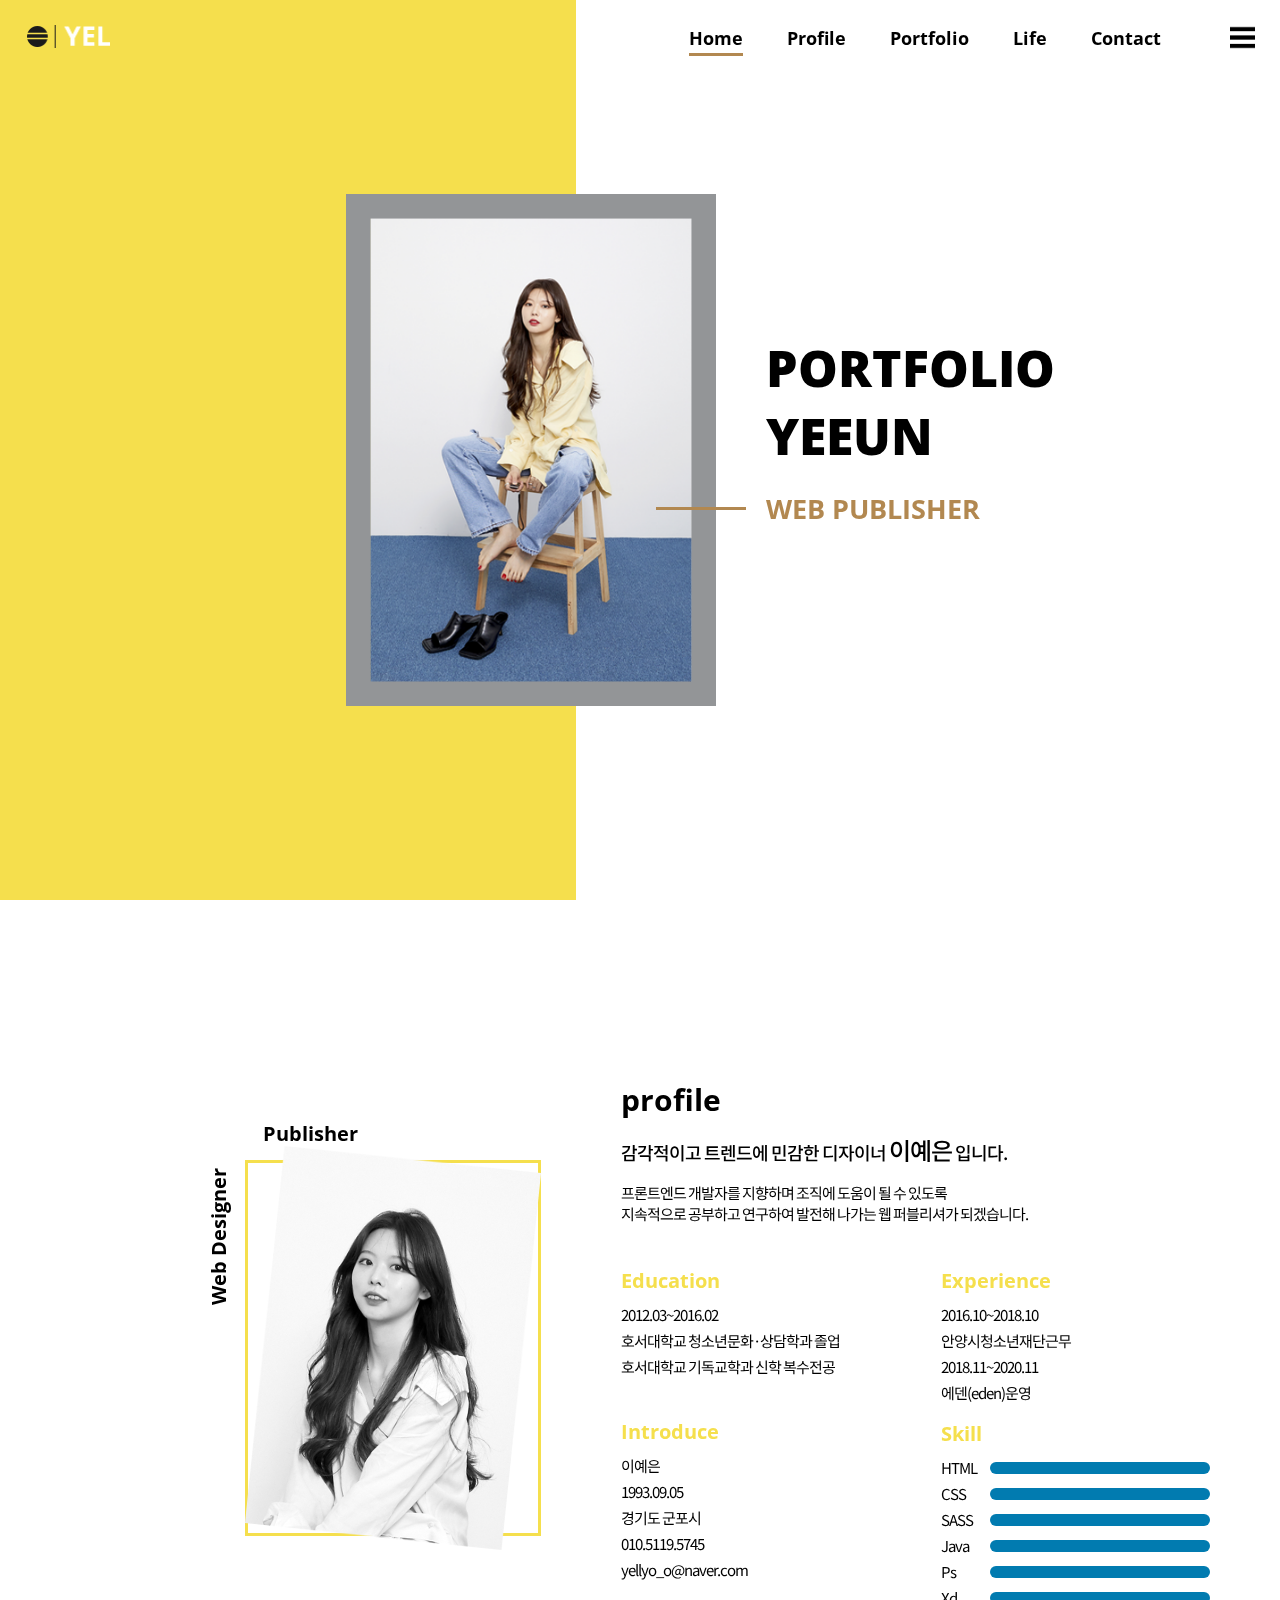
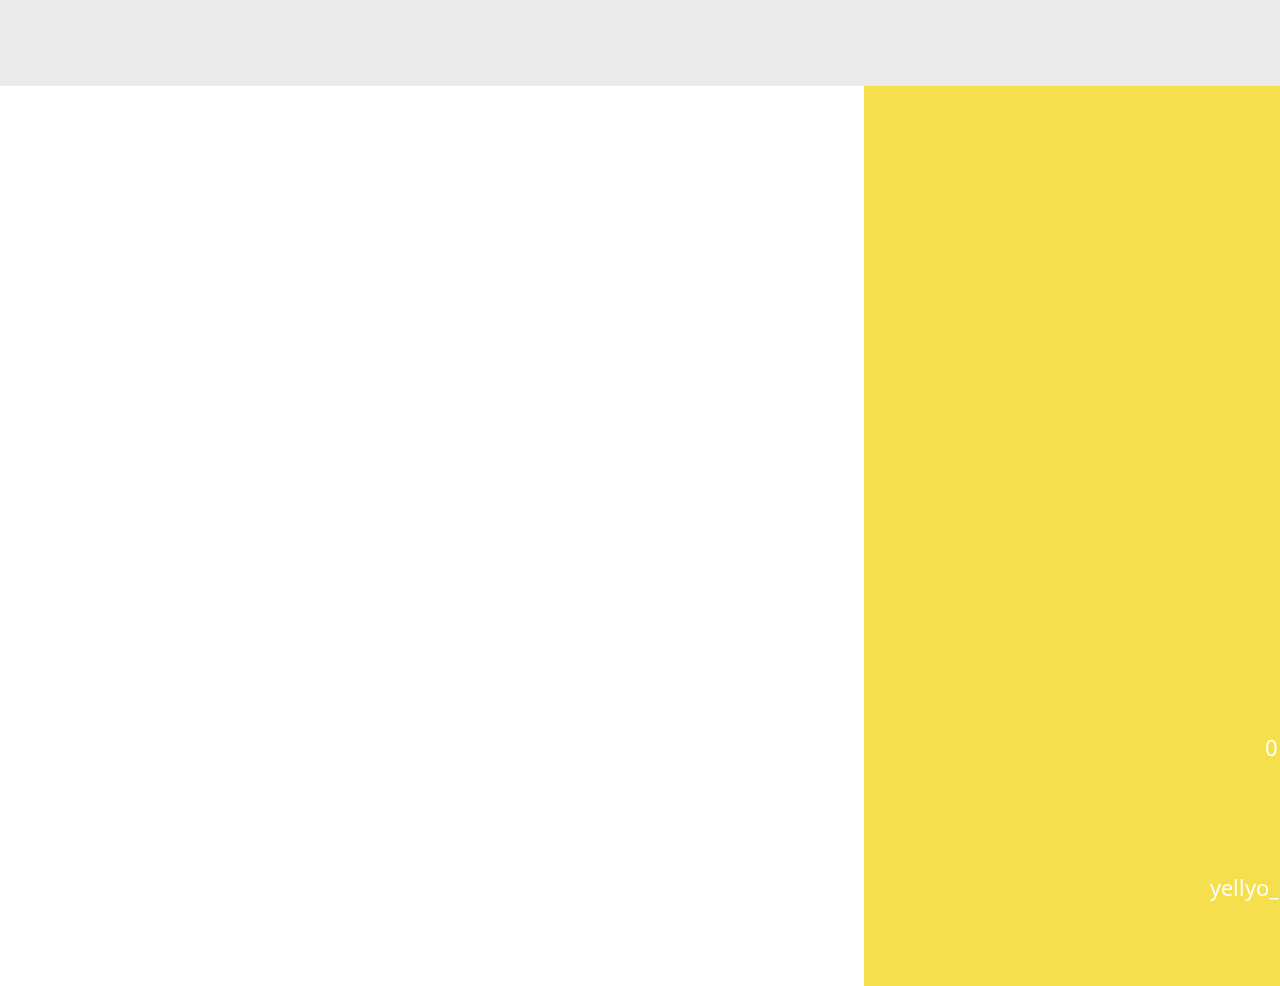
==== index.html @ df4a8dec "message" ====
<!DOCTYPE html>
<html>
<head>
<title>portfolio</title>
<meta charset="utf-8">
<meta name="viewport" content="width=device-width, initial-scale=1.0, maximum-scale=1">      
<link rel="stylesheet" href="css/swiper-bundle.min.css">      
<link rel="stylesheet" href="css/font-awesome.min.css"> 
<link rel="stylesheet" href="css/animate.min.css"> 
<link rel="stylesheet" href="css/font.css">         
<link rel="stylesheet" href="css/reset.css">     
<link rel="stylesheet" href="css/style.css">       
<script src="js/jquery-1.10.1.min.js"></script> 
<script src="js/swiper-bundle.min.js"></script> 
<script src="js/jquery.lettering.min.js"></script>
<script src="js/jquery.textillate.min.js"></script>
<script src="js/main.js"></script>
</head>
<body>
    
<div class="wrapper">

	<!--header-->
	<header id="header">
		<div class="top">
			<div class="top_inner clearfix">
				<div class="logo">
					<h1><a href=""><img src="images/logo.png" alt="logo"></a></h1>
				</div>
				<div class="menu">
					<nav id="gnb">
						<ul>
							<li><a href="">Home</a></li>
							<li><a href="">Profile</a></li>
							<li><a href="">Portfolio</a></li>
							<li><a href="">Life</a></li>
							<li><a href="">Contact</a></li>
						</ul>
					</nav>
				</div>
				<div class="tab"><a href=""><img src="images/tab.png" alt="tab"></a></div>
			</div>    
		</div>    
	</header>

	<nav id="m_gnb">
		<ul>
			<li><a href="">Home</a></li>
			<li><a href="">Profile</a></li>
			<li><a href="">Portfolio</a></li>
			<li><a href="">Life</a></li>
			<li><a href="">Contact</a></li>
		</ul>        
		<a class="close" href="">close</a> 
	</nav>

	<!--section-->
	<div class="contents">
		
		<!--main page-->
		<section id="main_page">
			<div class="background">bg</div>         
			<div class="main_table">
				<div class="main_inner">
					<div class="main_contents clearfix">
						<div class="photo">
							<img src="images/photo.png" alt="photo">
						</div>
						<div class="title">
							<div class="main_tit1">PORTFOLIO</div>
							<div class="main_tit2">YEEUN</div>
                            <div class="sub_tit">WEB PUBLISHER</div>
                        </div>    
					</div>
				</div>
			</div>
		</section>
		
		<!--page1-->
		<section id="page1">
			<div class="page1_table">
				<div class="page1_inner">
					<div class="page1_contents clearfix">
						<div class="photo">
							<img src="images/b_photo.png" alt="b_photo">
							<span class="name1">Web Designer</span>
							<span class="name2">Publisher</span>
						</div>
						<div class="title">
							<div class="profile">
								<h2>profile</h2>
								<div class="profile_text">감각적이고 트렌드에 민감한 디자이너 <span>이예은</span> 입니다.</div>
								<p>프론트엔드 개발자를 지향하며 조직에 도움이 될 수 있도록
								<br>지속적으로 공부하고 연구하여 발전해 나가는 웹 퍼블리셔가 되겠습니다.</p>
							</div>
							<div class="title_left">
								<div class="education">
									<h3>Education</h3>
									<span>2012.03~2016.02
									<br>호서대학교 청소년문화·상담학과 졸업
									<br>호서대학교 기독교학과 신학 복수전공
									</span>
								</div>
								<div class="introduce">
									<h3>Introduce</h3>
									<span>이예은
									<br>1993.09.05
									<br>경기도 군포시
									<br>010.5119.5745
									<br>yellyo_o@naver.com</span>
								</div>
							</div>    
							<div class="title_right">
								<div class="experience">
									<h3>Experience</h3>
									<span>2016.10~2018.10
									<br>안양시청소년재단근무
									<br>2018.11~2020.11
									<br>에덴(eden)운영</span>
								</div>
								<div class="skill">
									<h3>Skill</h3>
									<div class="skill_list">
										<ul>
											<li>
												<span>HTML</span>
												<div class="graph">
													<span class="value1">90%</span></div>
											</li>
											<li>
												<span>CSS</span>
												<div class="graph">
													<span class="value2">90%</span></div>
											</li>
											<li>
												<span>SASS</span>
												<div class="graph">
													<span class="value3">80%</span></div>
											</li>
											<li>
												<span>Java</span>
												<div class="graph">
													<span class="value4">70%</span></div>
											</li>
											<li>
												<span>Ps</span>
												<div class="graph">
													<span class="value5">90%</span></div>
											</li>
											<li>
												<span>Xd</span>
												<div class="graph">
													<span class="value6">90%</span></div>
											</li>
										</ul>
									</div>
								</div>
							</div>    
						</div>    
					</div>
				</div>
			</div>
		</section>
		
		
		
		<!--page2-->
		<section id="page2">
			<div class="page2_table">
				<div class="page2_inner">
					<div class="page2_contents clearfix">
						<div class="title">
							<h2>Web Publishing
							<br><span>portfolio</span></h2>
						</div>
						  <!--puplishing Swiper-->
						<div class="publishing-slider">
						  <div class="swiper-container">
							<div class="swiper-wrapper">
							  <div class="swiper-slide">
								  <div class="box 1">
									<div class="box_bg">
                                        <img src="images/pub2.png" alt="pub2">  
									</div>        
									<div class="box_tit">
										<span>Guo Interactive</span>
										<strong>구오 인터렉티브</strong>
									</div>
									<div class="box_over">
										<div class="box_bt">
											<a href="project/project1/index.html" target="pop">PUBLISHING</a>
										</div>
										<div class="box_desc">
											<ul class="left">
												<li>제작물</li>
												<li>프로그램</li>
												<li>제작일</li>
											</ul>
											<ul class="right">
												<li>PC / Mobile</li>
												<li>HTML / CSS / JQuery</li>
												<li>2020. 02</li>
											</ul>
										</div>
									</div>
								  </div>
							  </div>
							  <div class="swiper-slide">
								  <div class="box 2">
									<div class="box_bg">
                                        <img src="images/pub3.png" alt="pub3">  
									</div>       
									<div class="box_tit">
										<span>Jevisco</span>
										<strong>제비스코</strong>
									</div>
									<div class="box_over">
										<div class="box_bt">
											<a href="project/project2/useragent.html" target="pop">PUBLISHING</a>
										</div>
										<div class="box_desc">
											<ul class="left">
												<li>제작물</li>
												<li>프로그램</li>
												<li>제작일</li>
											</ul>
											<ul class="right">
												<li>PC / Mobile</li>
												<li>HTML / CSS / JQuery</li>
												<li>2020. 01</li>
											</ul>
										</div>
									</div>
								  </div>                                  
							  </div>
							  <div class="swiper-slide">
								  <div class="box 3">
									<div class="box_bg">
                                        <img src="images/pub4.jpg" alt="pub4">  
									</div>   
									<div class="box_tit">
										<span>Okitchen</span>
										<strong>오키친</strong>
									</div>
									<div class="box_over">
										<div class="box_bt">
											<a href="project/project3/useragent.html" target="pop">PUBLISHING</a>
										</div>
										<div class="box_desc">
											<ul class="left">
												<li>제작물</li>
												<li>프로그램</li>
												<li>제작일</li>
											</ul>
											<ul class="right">
												<li>PC / Mobile</li>
												<li>HTML / CSS / JQuery</li>
												<li>2020. 12</li>
                                            </ul>
										</div>
									</div>
								  </div>                                  
							  </div>
							  <div class="swiper-slide">
								  <div class="box 4">
									<div class="box_bg">
										 <img src="images/pub1.png" alt="pub1">  
									</div>
									<div class="box_tit">
										<span>Print bakery</span>
										<strong>프린트베이커리</strong>
									</div>
									<div class="box_over">
										<div class="box_bt">
											<a href="project/project4/index.html" target="pop">PUBLISHING</a>
										</div>
										<div class="box_desc">
											<ul class="left">
												<li>제작물</li>
												<li>프로그램</li>
												<li>제작일</li>
											</ul>
											<ul class="right">
												<li>RESPONSIVE Web Site</li>
												<li>HTML / CSS / JQuery</li>
												<li>2020. 03</li>
											</ul>
										</div>
									</div>
								  </div>                                  
							  </div>
							</div>
						  </div>                           
							<!-- Add Arrows -->
							<div class="swiper-button-next"></div>
							<div class="swiper-button-prev"></div>
						</div>    
					</div>
				</div>
			</div>
		</section>
		
		<!--page3-->
		<section id="page3">
			<div class="page3_table">               
				<div class="page3_inner">
					<div class="page3_contents clearfix">                        
						<div class="design-list">
							<ul>
								<li>  
								  <div class="box 1">
									<div class="box_bg">
										<img src="images/des3.png" alt="des3">  
									</div>
									<div class="box_tit">
										<span>Okitchen</span>
										<strong>오키친</strong>
									</div>
									<div class="box_over">
										<div class="box_bt">
											<a href="design/guide2.pdf">DESIGN GUIDE</a>
										</div>
										<div class="box_desc">
											<ul class="left">
												<li>제작물</li>
												<li>프로그램</li>
												<li>제작일</li>
											</ul>
											<ul class="right">
												<li>Main Page</li>
												<li>Ps / Xd</li>
												<li>2020. 03</li>
											</ul>
										</div>
									</div>
								  </div>
								</li>   
								<li>
								  <div class="box 2">
									<div class="box_bg">
										<img src="images/pub2.png" alt="pub2">  
									</div>        
									<div class="box_tit">
										<span>Guo Interactive</span>
										<strong>구오 인터렉티브</strong>
									</div>
									<div class="box_over">
										<div class="box_bt">
											<a href="design/guide1.pdf" target="pop">DESIGN GUIDE</a>
										</div>
										<div class="box_desc">
											<ul class="left">
												<li>제작물</li>
												<li>프로그램</li>
												<li>제작일</li>
											</ul>
											<ul class="right">
												<li>Main Page</li>
												<li>Ps / Xd</li>
												<li>2020. 02</li>
											</ul>
										</div>
									</div>
								  </div> 
								</li>
								<li>
								  <div class="box 3">
									<div class="box_bg">
										<img src="images/pub3.png" alt="pub3">  
									</div>       
									<div class="box_tit">
										<span>Jevisco</span>
										<strong>제비스코</strong>
									</div>
									<div class="box_over">
										<div class="box_bt">
											<a href="design/guide3.pdf" target="pop">DESIGN GUIDE</a>
										</div>
										<div class="box_desc">
											<ul class="left">
												<li>제작물</li>
												<li>프로그램</li>
												<li>제작일</li>
											</ul>
											<ul class="right">
												<li>Main Page</li>
												<li>Ps / Xd</li>
												<li>2020. 12</li>
											</ul>
										</div>
									</div>
								  </div> 
								</li>
							</ul>    
						</div>   
						<div class="title">
							<h2>Web Design
							<br><span>portfolio</span></h2>
						</div>                        
					</div>
				</div>
			</div>
		</section>    

		<!--page4-->
		<section id="page4">
			<div class="page4_table">
				<div class="page4_inner">
					<div class="page4_contents clearfix">
						
						<!--story1-->
						<div class="story1 clearfix">
							<div class="title">
								<h2>My Story</h2>
							</div> 
							<div class="photo">
								<img src="images/photo1.jpg" alt="photo1">
							</div>
							<div class="decs">
								<strong>독서는
								<br>공감능력을 낳는다</strong>
								<span>독서하는 습관</span>
								<p>독서는 타인의 마음을 더 깊숙히 이해하게 합니다.
								<br>타인의 관점에서 삶을 바라볼 수 있는 안목이 생기고,
								<br>타인과의 소통, 대인관계 능력 향상에도 도움이 됩니다.
								<br>웹퍼블리셔는 사용자의 관점을 잘 이해해야 합니다.
								<br>독서습관을 통해 사용자의 환경과 마음을 잘 이해하고
								<br>편리함을 전달 할 수 있는 역량을 높힐 수 있었습니다.</p>
							</div>
						</div>
						
						
						<!--story2-->
						<div class="story2">
							<div class="decs">
								<strong>일상을 디자인하는
								<br>즐거움</strong>
								<span>사진을 찍고, 조화로운 배치로 기록</span>
								<p>평범한 일상을 아름다운 사진으로 기록하면
								<br>보다 더 특별한 하루가 됩니다. 
								<br>여행을 떠나 멋진 경치를 기록해 놓으면 더 생생한
								<br>추억으로 남길 수 있습니다.
								<br>저의 하루하루 시선을 담은 사진을 모아 SNS에
								<br>컬러 조합을 고민하여 업데이트 합니다.    
								<br>디자인은 저에게 특별함 보다는 일상 입니다.
								<br>매순간 스며 들어 있는 디자인에 대한 고민은 저에게
								<br>즐거움이며 삶의 원동력 입니다.</p>                            
							</div>
							
							<!--story slide-->
							<div class="story-slider">
								<div class="swiper-container">
									<div class="swiper-wrapper">
									  <div class="swiper-slide">
										  <img src="images/pho1-1.jpg" alt="pho1">
									  </div>
									  <div class="swiper-slide">
										  <img src="images/pho2.jpg" alt="pho2">
									  </div>
									  <div class="swiper-slide">
										  <img src="images/pho3.jpg" alt="pho3">  
									  </div>
									  <div class="swiper-slide">
										  <img src="images/pho4.jpg" alt="pho4"> 
									  </div>
									  <div class="swiper-slide">
										  <img src="images/pho5.jpg" alt="pho5"> 
									  </div>
									  <div class="swiper-slide">
										  <img src="images/pho6.jpg" alt="pho6"> 
									  </div>
									  <div class="swiper-slide">
										  <img src="images/pho7.jpg" alt="pho7"> 
									  </div>
									  <div class="swiper-slide">
										  <img src="images/pho8.jpg" alt="pho8"> 
									  </div>
									  <div class="swiper-slide">
										  <img src="images/pho9.jpg" alt="pho9"> 
									  </div>
									</div>
								</div>
								<!-- Add Arrows -->        
								<div class="swiper-button-next"></div>
								<div class="swiper-button-prev"></div>
							</div>    
						</div>
						
						
						<!--story3-->
						<div class="story3 clearfix">
							<div class="phone1">
								<img src="images/phone1.png" alr="phone1">
							</div>
							<div class="phone2">
								
								<!--phone2 slider-->
								<div class="phone2-slider">
									  <div class="swiper-container">
										<div class="swiper-wrapper">
										  <div class="swiper-slide">
												  <img src="images/tran1.jpg" alt="tran1">
										  </div>
										  <div class="swiper-slide">
												  <img src="images/tran2.jpg" alt="tran2">  
										  </div>                                 
										  <div class="swiper-slide">
												  <img src="images/tran3.jpg" alt="tran3">   
										  </div>
										  <div class="swiper-slide">
												  <img src="images/tran4.jpg" alt="tran4">       
										  </div>                       
										</div>    
									 </div>      
								</div>
							</div>
							<div class="decs">
								<strong>트렌드 쫓기</strong>
								<span>빠른 변화에 발 맞추기</span>
								<p>어렸을 때 부터, 저를 꾸미고, 
								<br>최신 유행하는 것을 찾는것에 적극적입니다. 
								<br>매 년 변화하는 패션 트렌드나 팬톤 컬러에 대해
								<br>미리 찾아보고 브랜드 인테리어 업체나
								<br>쇼핑몰을 둘러보기도 합니다.
								<br>빠르게 변화하는 현대사회에 발 맞추는 것은
								<br>디자이너로서 갖춰야할 중요한 자세라고
								<br>생각합니다.</p> 
							</div>
						</div>    
					</div>    
				</div>    
			</div>
		</section>
		
		
		<!--page5-->
		<section id="page5">
			<div class="background">bg</div>                 
			<div class="page5_table">
				<div class="page5_inner">
					<div class="page5_contents clearfix">
						<div class="title">
							<strong>Thank you</strong>
							<a href="project/leeyeeun_portfolio.pdf" target="pop"><span>Portfolio Download</span></a>
						</div>  
						<div class="contact">
							<div class="phone">
								<strong>PHONE</strong>
								<span>010.5119.5745</span>
							</div>
							<div class="email">
								<strong>EMAIL</strong>
								<span>yellyo_o@naver.com</span>
							</div>                            
						</div>
					</div>
				</div>
			</div>
		</section>    
		
	</div>    
</div>       
</body>
</html>
---- css/font.css ----
@charset "utf-8";

@import url(http://fonts.googleapis.com/css?family=Open+Sans:500,400,300,300italic,400italic,600,600italic,700,700italic,800,800italic);
@import url(http://fonts.googleapis.com/earlyaccess/notosanskr.css);
@import url('https://fonts.googleapis.com/css2?family=Noto+Sans+KR:wght@100;300;400;500;700;900&display=swap');
---- css/style.css ----
/*header*/
#header {
    width: 100%;
}
#header .top {  
    padding: 25px;
    position: fixed;
    left: 0;
    top: 0;
    width: 100%;
    height: 90px;
    text-align: center;
    background-color: transparent;
    z-index: 100;
    box-sizing: border-box;
}
#header .top_inner {
    position: relative;
    margin: 0 auto;
    max-width: 1440px;
}
#header .top .logo {
    position: absolute;
    left: 0;
    top: 0;
}
#header .top .logo img {
    width: 85px;
}
#header .top .tab {
    position: absolute;
    right: 0;
    top: 0;
} 
#header .top .tab img {
    width: 25px;
}
#header .top .menu {
    position: absolute;
    right: 6%;
    font-family: 'Open Sans', sans-serif;
}
/*gnb*/
#gnb li {
    display: inline-block;
    padding: 0 20px;
    line-height: 26px;
}
#gnb li a {
    position: relative;    
    font-size: 18px;
    font-weight: 700;
}
#gnb li:hover a::before,
#gnb li.on a::before {
    content: "";
    position: absolute;
    left: 0;
    top: 27px;
    width: 100%;
    height: 3px;
    background-color: #b28850;
}

/*m_gnb*/ 
#m_gnb {
    position: fixed;
    opacity: 0;
    top: 0;
    left: 0;
    padding: 200px 700px;
    text-align: center;
    width: 100%;
    height: 100vh;
    background-color: #000;
    transition: opacity 0.4s;
    box-sizing: border-box;
}
#m_gnb.show {
    opacity: 0.9;
    z-index: 1000;
}
#m_gnb > ul > li {
    border-bottom: 1px solid #fff;
}
#m_gnb > ul > li > a {
    display: block;
    padding: 18px 0;
    font-family: 'Open Sans', sans-serif;    
    font-size: 18px;
    font-weight: 700;
    color: #fff;
}
#m_gnb > ul > li:hover > a {
    color: #999;
}
#m_gnb .close {
	position: absolute;
	right: 20px;
	top: 20px;
	width: 23px;
	overflow: hidden;
    z-index: 1000;
	text-indent: -9999px;
	background: url(../images/ico_tab_close.png) no-repeat 0 0;
	background-size: cover;
}
body.fixed {
    overflow: hidden;
}

/*contents*/
/*main_page*/
#main_page {
    position: relative;
    width: 100%;
    min-width: 1440px;
}
#main_page .background {
    position: absolute;
    left: 0;
    top: 0;
    width: 40%;
    height: 100vh;
    overflow: hidden;
    text-indent: -9999px;
    background-color: #f5df4d;    
}
#main_page .main_table {
    display: table;
    width: 100%;
    height: 100vh;
}
#main_page .main_inner {
    display: table-cell;
    vertical-align: middle;
}
#main_page .main_contents {
    position: relative;
    margin: 0 auto;
    max-width: 1440px;    
}
#main_page .main_contents .photo {
    margin-left: 24%;
    float: left;
    transform: translateY(60px);
    opacity: 0;
    transition: opacity 1s, transform 1s;    
}
#main_page .main_contents .photo img {
    width: 370px;
}
#main_page.active .main_contents .photo {
    opacity: 1;
    transform: translateY(0);
}
#main_page .main_contents .title {
    margin-top: 140px;
    margin-left: 50px;
    float: left;
    font-family: 'Open Sans', sans-serif;    
}
#main_page .main_contents .main_tit1 {
    font-size: 50px;
    font-weight: 800;
}
#main_page .main_contents .main_tit2 {
    font-size: 50px;
    font-weight: 800;
}

#main_page .main_contents .sub_tit {
    position: relative;
    display: block;
    margin-top: 20px;
    font-size: 27px;
    font-weight: 700;  
    color: #b28850;   
    transform: translateY(50px);
    opacity: 0;
    transition: opacity 1s, transform 1s; 
    transition-delay: 3s;
}
#main_page.active .main_contents .sub_tit {
    opacity: 1;
    transform: translateY(0);    
}
#main_page .main_contents .sub_tit::after {
    content: "";
    display: block;
    position: absolute;
    left: -110px;
    top: 17px;
    width: 90px;
    height: 3px;
    background-color: #b28850;  
}


/*page1*/
#page1 {
    min-width: 1440px;    
    height: 100vh;
}
#page1 .page1_table {
    display: table;
    width: 100%;
    height: 100vh;
}
#page1 .page1_inner {
    display: table-cell;
    vertical-align: middle;
}
#page1 .page1_contents {
    margin: 0 auto;
    max-width: 1440px;
}
#page1 .page1_contents .photo {
    margin-top: 120px;
    margin-left: 17%;    
    position: relative;
    float: left;
    width: 290px;
    height: 370px;
    z-index: 10;
    border: 3px solid #f5df4d;    
}
#page1 .page1_contents .photo img {
    position: absolute;
    left: 0;
    top: -15px;
    width: 290px;
    z-index: 11;    
    transform: rotate(1deg);
	transform-style: preserve-3d;
	transition: transform 0.3s linear;        
}
#page1 .page1_contents .photo span.name1 {
    position: absolute;
    left: -98px;
    top: 60px;
    font-family: 'Open Sans', sans-serif;  
    font-size: 20px;   
    font-weight: 700;
    transform: rotate(270deg);
}
#page1 .page1_contents .photo span.name2 {
    position: absolute;
    left: 15px;
    top: -43px;
    font-family: 'Open Sans', sans-serif;  
    font-size: 20px;   
    font-weight: 700;
}
#page1 .page1_contents .title {
    margin-top: 40px;
    margin-left: 80px;
    float: left;  
}
#page1 .page1_contents .title .profile {
    font-family: 'Noto Sans KR', sans-serif;     
    width: 600px;
}
#page1 .page1_contents .title h3,
#page1 .page1_contents .title h2 {
    font-family: 'Open Sans', sans-serif;     
}
#page1 .page1_contents .title strong,
#page1 .page1_contents .title span,
#page1 .page1_contents .title p {
    font-family: 'Noto Sans KR', sans-serif;     
}
#page1 .page1_contents .title .skill {
    font-family: 'Open Sans', sans-serif;     
}
#page1 .page1_contents .title .profile h2 {
    line-height: 40px;
    font-size: 30px;
}
#page1 .page1_contents .title .profile .profile_text {
    display: block;
    line-height: 60px;
    letter-spacing: -1px;
    font-weight: 500;
    font-size: 18px;    
}
#page1 .page1_contents .title .profile .profile_text span {
    font-size: 24px;    
}
#page1 .page1_contents .title .profile p {
    margin-bottom: 35px;    
    letter-spacing: -1px;    
    font-size: 15px;      
}
#page1 .page1_contents .title h3 {
    display: block;
    line-height: 43px;
    font-size: 20px;
    color: #f5df4d;  
}
#page1 .page1_contents .title .title_left{
    margin-right: 60px;
    float: left;
}
#page1 .page1_contents .title .title_left span {
    display: block;
    line-height: 26px;
    letter-spacing: -1px; 
    font-size: 15px;
}
#page1 .page1_contents .title .title_right span {
    display: block;
    line-height: 26px;
    letter-spacing: -1px;
    font-size: 15px;
}
#page1 .page1_contents .title .title_left .education {
    width: 260px;
    height: 140px;
}
#page1 .page1_contents .title .title_left .introduce {
    margin-top: 11px;
    width: 260px;
    height: 250px;
}
#page1 .page1_contents .title .title_right .skill {
    margin-top: 6px;    
}
#page1 .page1_contents .title .title_right .skill_list li span {
    display: inline-block;
    width: 45px;    
}
#page1 .page1_contents .title .title_right .skill_list .graph {
    display: inline-block;
    width: 220px;
    height: 12px;
    background-color: #017bb0;
    border-radius: 50px;
}
#page1 .page1_contents .title .title_right .skill_list .graph span.value1,
#page1 .page1_contents .title .title_right .skill_list .graph span.value2,
#page1 .page1_contents .title .title_right .skill_list .graph span.value6,
#page1 .page1_contents .title .title_right .skill_list .graph span.value5
{
    display: block;
    width: 90%;    
    height: 12px;
    line-height: 12px;
    text-indent: -9999px;
    background-color: #f5df4d;
    border-radius: 50px;
    box-sizing: border-box;
    opacity: 0;
    transition: opacity 0.4s;
    
}
#page1.active .page1_contents .title .title_right .skill_list .graph span.value1,
#page1.active .page1_contents .title .title_right .skill_list .graph span.value2,
#page1.active .page1_contents .title .title_right .skill_list .graph span.value6,
#page1.active .page1_contents .title .title_right .skill_list .graph span.value5
{
    opacity: 1;
    animation: graph1 4s 1; 
}
#page1 .page1_contents .title .title_right .skill_list .graph span.value3 {
    display: block;
    width: 80%;    
    height: 12px;
    line-height: 12px;
    text-indent: -9999px;
    background-color: #f5df4d;
    border-radius: 50px;
    box-sizing: border-box;
    opacity: 0;    
    transition: opacity 0.4s;    
}
#page1.active .page1_contents .title .title_right .skill_list .graph span.value3 {
    opacity: 1;
    animation: graph2 4s 1; 
}
#page1 .page1_contents .title .title_right .skill_list .graph span.value4 {
    display: block;
    width: 70%;    
    height: 12px;
    line-height: 12px;
    text-indent: -9999px;
    background-color: #f5df4d;
    border-radius: 50px;
    box-sizing: border-box;
    opacity: 0;       
    transition: opacity 0.4s;    
}
#page1.active .page1_contents .title .title_right .skill_list .graph span.value4{
    opacity: 1;
    animation: graph3 4s 1; 
}
@keyframes graph1 {
    0% {
        width: 0;
    }
    100% {
        width: 90%;
    }
}
@keyframes graph2 {
    0% {
        width: 0;
    }
    100% {
        width: 80%;
    }
}
@keyframes graph3 {
    0% {
        width: 0;
    }
    100% {
        width: 70%;
    }
}


/*page2*/
#page2 {
    min-width: 1440px;    
    height: 100vh;
    background-color: #eaeaea;
    overflow: hidden;
}
#page2 .page2_table {
    display: table;
    width: 100%;
    height: 100vh;
}
#page2 .page2_inner {
    display: table-cell;
    vertical-align: middle;
}
#page2 .page2_contents {
    position: relative;
    margin: 0 auto;
    max-width: 1440px;
}
#page2 .page2_contents .title {
    margin-top: 100px;
    padding-left: 60px;
    position: relative;
    float: left;    
    width: calc(25% - 60px);
    font-family: 'Open Sans', sans-serif; 
    font-size: 18px;
    transform: translateY(50px);
    opacity: 0;
    transition: opacity 0.6s, transform 0.6s;
}
#page2.active .page2_contents .title {
    opacity: 1;
    transform: translateY(0);
}
#page2 .page2_contents .title span {
    margin-left: 90px;
}
#page2 .page2_contents .title::before{
    content: "";
    position: absolute;
    left: calc(25% - 30px);
    top: -15px;
    width: 100px;
    height: 4px;
    background-color: #f5df4d;
}
/*publishing slide*/
#page2 .publishing-slider {
    transform: translateX(100%);
    transition: transform 1.3s;
    transition-delay: 0.4s;
}
#page2.active .publishing-slider {
    transform: translateX(0);
}
.publishing-slider .swiper-container{
      width: 75%;
      height: 100%;
}
.publishing-slider .swiper-slide {
      height: 600px;
}
.publishing-slider .swiper-slide .box .box_bg {
    position: absolute;
    left: 0;
    top: 0;
    width: 100%;
    height: 100%;
}
.publishing-slider .swiper-slide .box .box_bg img {
    width: 100%;
    height: 100%;
}
.publishing-slider .swiper-slide .box .box_tit {
    position: absolute;
    left: 25px;
    top: 46%;
    z-index: 100;
}
.publishing-slider .swiper-slide .box .box_tit span {
    display: inline-block;
    padding: 0 8px;
    font-family: 'Open Sans', sans-serif; 
    background-color: #939597;
    color: #fff;
}
.publishing-slider .swiper-slide .box .box_tit strong {
    display: block;
    font-family: 'Noto Sans KR', sans-serif;    
    font-size: 24px;
    color: #fff;    
}

.publishing-slider .swiper-slide .box .box_over {
    position: absolute;
    left: 0;
    top: 0;
    width: 100%;
    height: 100%;
    background-color: #f5df4d;
    opacity: 0;
    transition: opacity 0.4s;
}
.publishing-slider .swiper-slide .box:hover .box_over {
    opacity: 0.9;
}
.publishing-slider .swiper-slide .box:hover .box_tit span {
    background-color: #1b1b1b;
    color: #f5df4d;
}
.publishing-slider .swiper-slide .box:hover .box_tit strong {
    color: #1b1b1b;    
}
.publishing-slider .swiper-slide .box .box_over .box_bt {
    position: absolute;
    bottom: 170px;    
    width: 100%;
    text-align: center;
}
.publishing-slider .swiper-slide .box .box_over .box_bt a {
    display: inline-block;
    width: 180px;
    line-height: 35px;
    font-family: 'Open Sans', sans-serif; 
    font-size: 14px;
    font-weight: 600;
    background-color: rgba(255,255,255,0.9);
    border-radius: 50px;
    color: #888;
}
.publishing-slider .swiper-slide .box .box_over .box_bt a:hover {
    box-shadow: 3px 3px 20px rgba(0,0,0,0.2);
    color: #000;
}
.publishing-slider .swiper-slide .box .box_over .box_desc {
    position: absolute;
    left: 54px;
    bottom: 50px;    
}
.publishing-slider .swiper-slide .box .box_over .box_desc .left {
    display: inline-block;
    width: 100px;
    line-height: 30px;
    font-family: 'Noto Sans KR', sans-serif;      
    font-size: 14px;
    font-weight: 500;    
}
.publishing-slider .swiper-slide .box .box_over .box_desc .right {
    display: inline-block;
    width: 200px;
    line-height: 30px;
    font-family: 'Open Sans', sans-serif;     
    font-size: 14px;    
    font-weight: 500;
}

.publishing-slider .swiper-button-prev {
    left: 20%;
    top: 485px;
    width: 50px;
    height: 50px;    
    background-color: #fff;    
}
.publishing-slider .swiper-button-prev::after {
    text-align: center;
    font-size: 18px;
    color: #8d8d8d;
}
.publishing-slider .swiper-button-next {
    left: 20%;
    top: 560px;
    width: 50px;
    height: 50px;    
    background-color: #fff;        
}
.publishing-slider .swiper-button-next::after {
    text-align: center;
    font-size: 18px;
    color: #8d8d8d;
}


/*page3*/
#page3 {
    min-width: 1440px;    
    height: 100vh;
    background-color: #eaeaea;
    border-top: 1px solid #fff;
    border-bottom: 1px solid #fff;    
    box-sizing: border-box;
    overflow: hidden;
}
#page3 .page3_table {
    display: table;
    width: 100%;
    height: 100vh;
}
#page3 .page3_inner {
    display: table-cell;
    vertical-align: middle;
}
#page3 .page3_contents {
    margin: 0 auto;
    max-width: 1440px;
}
#page3 .page3_contents .design-list {
      float: left;
      width: 75%;
      height: 600px;
    transform: translateX(-120%);
    transition: transform 1.3s;
    transition-delay: 0.4s;
}
#page3.active .page3_contents .design-list {
    transform: translateX(0);
}
#page3 .page3_contents .design-list > ul > li {
      float: left;
      width: 33%;
      height: 100%;
}
#page3 .page3_contents .design-list .box {
      position: relative;
      width: 100%;
      height: 600px;
}
#page3 .page3_contents .design-list .box .box_bg {
    position: absolute;
    z-index: 10;
    width: 100%;
    height: 100%;
}
#page3 .page3_contents .design-list .box .box_bg img {
    width: 100%;
    height: 100%;
}
#page3 .page3_contents .design-list .box .box_tit {
    position: absolute;
    left: 25px;
    top: 46%;
    z-index: 102;
}
#page3 .page3_contents .design-list .box .box_tit span {
    display: inline-block;
    padding: 0 8px;
    font-family: 'Open Sans', sans-serif; 
    background-color: #939597;
    color: #fff;
}
#page3 .page3_contents .design-list .box .box_tit strong {
    display: block;
    font-family: 'Noto Sans KR', sans-serif;    
    font-size: 24px;
    color: #fff;    
}
#page3 .page3_contents .design-list .box .box_over {
    position: absolute;
    left: 0;
    top: 0;
    width: 100%;
    height: 100%;
    background-color: #f5df4d;
    opacity: 0;
    transition: opacity 0.4s;
    z-index: 101;
}
#page3 .page3_contents .design-list .box:hover .box_over {
    opacity: 0.9;
}
#page3 .page3_contents .design-list .box:hover .box_tit span {
    background-color: #1b1b1b;
    color: #f5df4d;
}
#page3 .page3_contents .design-list .box:hover .box_tit strong {
    color: #1b1b1b;    
}
#page3 .page3_contents .design-list .box .box_over .box_bt {
    position: absolute;
    bottom: 170px;    
    width: 100%;
    text-align: center;
}
#page3 .page3_contents .design-list .box .box_over .box_bt a {
    margin: 0 5px;
    display: inline-block;
    width: 190px;
    line-height: 35px;
    font-family: 'Open Sans', sans-serif; 
    font-size: 14px;
    font-weight: 600;
    background-color: rgba(255,255,255,0.9);
    border-radius: 50px;
    color: #888;
}
#page3 .page3_contents .design-list .box .box_over .box_bt a:hover {
    box-shadow: 3px 3px 20px rgba(0,0,0,0.2);
    color: #000;
}
#page3 .page3_contents .design-list .box .box_over .box_desc {
    position: absolute;
    left: 80px;
    bottom: 50px;    
}
#page3 .page3_contents .design-list .box .box_over .box_desc .left {
    display: inline-block;
    width: 120px;
    line-height: 30px;
    font-family: 'Noto Sans KR', sans-serif;      
    font-size: 14px;
    font-weight: 500;    
}
#page3 .page3_contents .design-list .box .box_over .box_desc .right {
    display: inline-block;
    width: 100px;
    line-height: 30px;
    font-family: 'Open Sans', sans-serif;     
    font-size: 14px;    
    font-weight: 500;
}
#page3 .page3_contents .title {    
    position: relative;
    margin-top: 100px;       
    float: left;
    width: 25%;
    font-family: 'Open Sans', sans-serif; 
    font-size: 18px;    
    transform: translateY(50px);
    opacity: 0;
    transition: opacity 0.6s, transform 0.6s;
}
#page3.active .page3_contents .title {
    opacity: 1;
    transform: translateY(0);
}
#page3 .page3_contents .title h2 {
    padding: 0 70px;
}
#page3 .page3_contents .title span {
    margin-left: 90px;
}
#page3 .page3_contents .title::before{
    content: "";
    position: absolute;
    left: calc(25% - 30px);
    top: -15px;
    width: 100px;
    height: 4px;
    background-color: #f5df4d;
}


/*page4*/
#page4 {
    min-width: 1440px;    
    background-color: #eaeaea;
}
#page4 .page4_table {
    display: table;
    width: 100%;
    padding: 350px 0;
}
#page4 .page4_inner {
    display: table-cell;
    vertical-align: middle;
}
#page4 .page4_contents {
    margin: 0 auto;
    max-width: 1440px;
}
#page4 .page4_contents .story1 {
    width: 100%;
}
#page4 .page4_contents .story1 .title {
    margin-left: 30px;
    position: relative;
    float: left;
    width: calc(30% - 30px);
    text-align: center;    
    font-family: 'Open Sans', sans-serif; 
    font-size: 29px;
    transform: translateY(60px);
    opacity: 0;
    transition: opacity 0.7s, transform 0.7s;
}
#page4.active .page4_contents .title {
    opacity: 1;
    transform: translateY(0);
}
#page4 .page4_contents .story1 .title::before{
    content: "";
    position: absolute;
    left: 27%;
    top: -15px;
    width: 100px;
    height: 4px;
    background-color: #f5df4d;
}
#page4 .page4_contents .story1 .photo {
    float: left;
    width: 40%;
    transform: translateY(80px);
    opacity: 0;
    transition: opacity 0.7s, transform 0.7s;
    transition-delay: 0.4s;
}
#page4.active .page4_contents .story1 .photo {
    opacity: 1;
    transform: translateY(0);
    animation: arrUpDown 2.5s infinite;
}
#page4 .page4_contents .story1 .photo img{
    width: 95%;
}

@keyframes arrUpDown {
    0%{
        transform: translateY(0);
    }
    50%{
        transform: translateY(30px);
    }
    100%{
        transform: translateY(0);
    }
}

#page4 .page4_contents .story1 .decs {
    margin-left: 50px;
    margin-top: 240px;
    float: right;
    width: calc(30% - 50px);
    font-family: 'Noto Sans KR', sans-serif;
    opacity: 0;
    transform: translateY(80px);    
    transition: opacity 0.7s, transform 0.7s;
    transition-delay: 0.8s;
}
#page4.active .page4_contents .story1 .decs {
    opacity: 1;
    transform: translateY(0);
}
#page4 .page4_contents .story1 .decs strong {  
    position: relative;
    font-size: 26px;
    font-weight: 600;    
}
#page4 .page4_contents .story1 .decs strong::after{
    content: "";
    position: absolute;
    left: 0;
    top: -20px;
    width: 46px;
    height: 4px;
    background-color: #f5df4d;    
}
#page4 .page4_contents .story1 .decs span {
    margin: 18px 0;
    display: block;
    font-size: 17px;
    font-weight: 500;
}
#page4 .page4_contents .story1 .decs p {
    display: block;
    line-height: 27px;
    font-size: 15px;
    font-weight: 400;
    color: #444;
}
/*story slider*/
#page4 .page4_contents .story2 {
      margin-top: 300px;
      width: 100%;
}
#page4 .page4_contents .story2 .decs {
      margin-top: 40px;
      margin-left: 80px;
      float: left;
      width: calc(33.3% - 80px);
      font-family: 'Noto Sans KR', sans-serif;    
      opacity: 0;
      transform: translateY(80px);    
      transition: opacity 0.8s, transform 0.8s;
     transition-delay: 2s;
}
#page4.active .page4_contents .story2 .decs {
    opacity: 1;
    transform: translateY(0);
}
#page4 .page4_contents .story2 .decs strong {  
    position: relative;
    font-size: 26px;
    font-weight: 600;    
}
#page4 .page4_contents .story2 .decs strong::after{
    content: "";
    position: absolute;
    left: 0;
    top: -20px;
    width: 46px;
    height: 4px;
    background-color: #f5df4d;    
}
#page4 .page4_contents .story2 .decs span {
    margin: 18px 0;
    display: block;
    font-size: 17px;
    font-weight: 500;
}
#page4 .page4_contents .story2 .decs p {
    display: block;
    line-height: 26px;
    font-size: 15px;
    font-weight: 400;
    color: #444;
}
.story-slider {
    position: relative;
      opacity: 0;
      transform: translateY(80px);    
      transition: opacity 0.8s, transform 0.8s;
    transition-delay: 3.2s;
}
#page4.active .story-slider {
    opacity: 1;
    transform: translateY(0);
}
.story-slider .swiper-container {
      width: 60%;
}
.story-slider .swiper-slide {
    position: relative;
      height: 450px;
}
.story-slider .swiper-slide img {
    position: absolute;
    left: 0;
    top: 0;
    width: 100%;
    height: 100
}
.story-slider .swiper-button-prev {
    position: absolute;
    left: 32%;
    top: 325px;
    width: 40px;
    height: 40px;    
    background-color: #fff;    
}
.story-slider .swiper-button-prev::after {
    text-align: center;
    font-size: 16px;
    color: #8d8d8d;
}
.story-slider .swiper-button-next {
    left: 32%;
    top: 385px;
    width: 40px;
    height: 40px;    
    background-color: #fff;        
}
.story-slider .swiper-button-next::after {
    text-align: center;
    font-size: 16px;
    color: #8d8d8d;
}

/*story3*/
#page4 .page4_contents .story3 {
    padding: 0 10%; 
    margin-top: 300px;
    width: 80%;
}
#page4 .page4_contents .story3 .phone1 {
    margin-top: -60px;
    float: left;
    width: 30%;
    opacity: 0;
    transform: translateY(90px);    
    transition: opacity 1s, transform 1s;
    transition-delay: 4s;
}
#page4.active .page4_contents .story3 .phone1 {
    opacity: 1;
    transform: translateY(0);
}
#page4 .page4_contents .story3 .phone2 {
    margin-top: 30px;
    margin-left: 60px;
    float: left;
    width: 30%;
}
#page4 .page4_contents .story3 .phone2 {
    position: relative;    
    width: 287px;
    height: 559px;
    background: url(../images/phone2.png) no-repeat center center;
    background-size: contain;
    opacity: 0;
    transform: translateY(90px);    
    transition: opacity 1s, transform 1s;
    transition-delay: 4.6s;
}
#page4.active .page4_contents .story3 .phone2 {
    opacity: 1;
    transform: translateY(0);
}

/*phone2 slider*/
#page4 .page4_contents .story3 .phone2 .phone2-slider {
    position: absolute;
    top: 18px;
    left: 20px;
    width: 246px;
    height: 522px;
    overflow: hidden;
    border-radius: 29px;
    z-index: 10;
}
#page4 .page4_contents .story3 .phone2 .phone2-slider .swiper-container .swiper-slide img {
    width: 100%;
    height: 100%;
}
#page4 .page4_contents .story3 .phone2 .phone2-slider .swiper-container {
    position: relative;
}
#page4 .page4_contents .story3 .phone2 .phone2-slider .swiper-container::before {
    content: "";
    position: absolute;
    left: 45px;
    top: -270px;
    z-index: 1000;
    width: 160px;;
    height: 100%;
    background: url(../images/phone_top.png) no-repeat center;
    background-size: contain;    
}
#page4 .page4_contents .story3 .decs {
      margin-top: 130px;
      margin-left: 110px;
      float: left;
      width: 30%;
      font-family: 'Noto Sans KR', sans-serif;    
    opacity: 0;
    transform: translateY(90px);    
    transition: opacity 1s, transform 1s;
    transition-delay: 5.1s;
}
#page4.active .page4_contents .story3 .decs {
    opacity: 1;
    transform: translateY(0);
}
#page4 .page4_contents .story3 .decs strong {  
    position: relative;
    font-size: 26px;
    font-weight: 600;    
}
#page4 .page4_contents .story3 .decs strong::after{
    content: "";
    position: absolute;
    left: 0;
    top: -20px;
    width: 46px;
    height: 4px;
    background-color: #f5df4d;    
}
#page4 .page4_contents .story3 .decs span {
    margin: 18px 0;
    display: block;
    font-size: 17px;
    font-weight: 500;
}
#page4 .page4_contents .story3 .decs p {
    display: block;
    line-height: 26px;
    font-size: 15px;
    font-weight: 400;
    color: #444;
}


/*page5*/
#page5 {
    position: relative;
    min-width: 1440px;    
    height: 100vh;
}
#page5 .page5_table {
    display: table;
    width: 100%;
    height: 100vh;
}
#page5 .page5_inner {
    display: table-cell;
    vertical-align: middle;
}
#page5 .page5_contents {
    position: relative;    
    margin: 0 auto;
    max-width: 1440px;
}
#page5 .background {
    position: absolute;
    right: 0;
    top: 0;
    width: 40%;
    height: 100vh;
    overflow: hidden;
    text-indent: -9999px;
    background-color: #f5df4d;    
}
#page5 .page5_contents .title {
    margin-left: 300px;
    float: left;
    font-family: 'Open Sans', sans-serif;    
    opacity: 0;
    transform: translateY(50px);    
    transition: opacity 0.5s, transform 0.5s;
}
#page5.active .page5_contents .title {
    opacity: 1;
    transform: translateY(0);
}
#page5 .page5_contents .title strong {
    display: block;
    font-size: 55px;
    font-weight: 800;
}
#page5 .page5_contents .title a {
    display: block;
}
#page5 .page5_contents .title span {
    position: relative;
    display: block;
    margin-left: 200px;
    margin-top: 20px;
    font-size: 27px;
    font-weight: 700;  
    color: #b28850;    
    opacity: 0;
    transform: translateY(40px);    
    transition: opacity 0.5s, transform 0.5s;
    transition-delay: 0.4s;
}
#page5.active .page5_contents .title span {
    opacity: 1;
    transform: translateY(0);
}
#page5 .page5_contents .title span::before {
    content: "";
    display: block;
    position: absolute;
    left: -110px;
    top: 17px;
    width: 90px;
    height: 3px;
    background-color: #b28850;  
}
#page5 .page5_contents .contact {
    position: absolute;
    right: 20px;
    bottom: -300px;
    text-align: right;
    font-family: 'Open Sans', sans-serif;   
    font-size: 22px;
    color: #fff;
}
#page5 .page5_contents .contact .phone {
    margin-bottom: 80px;
}
#page5 .page5_contents .contact .phone strong{
    display: block;
}
#page5 .page5_contents .contact .email strong{
    display: block;
}
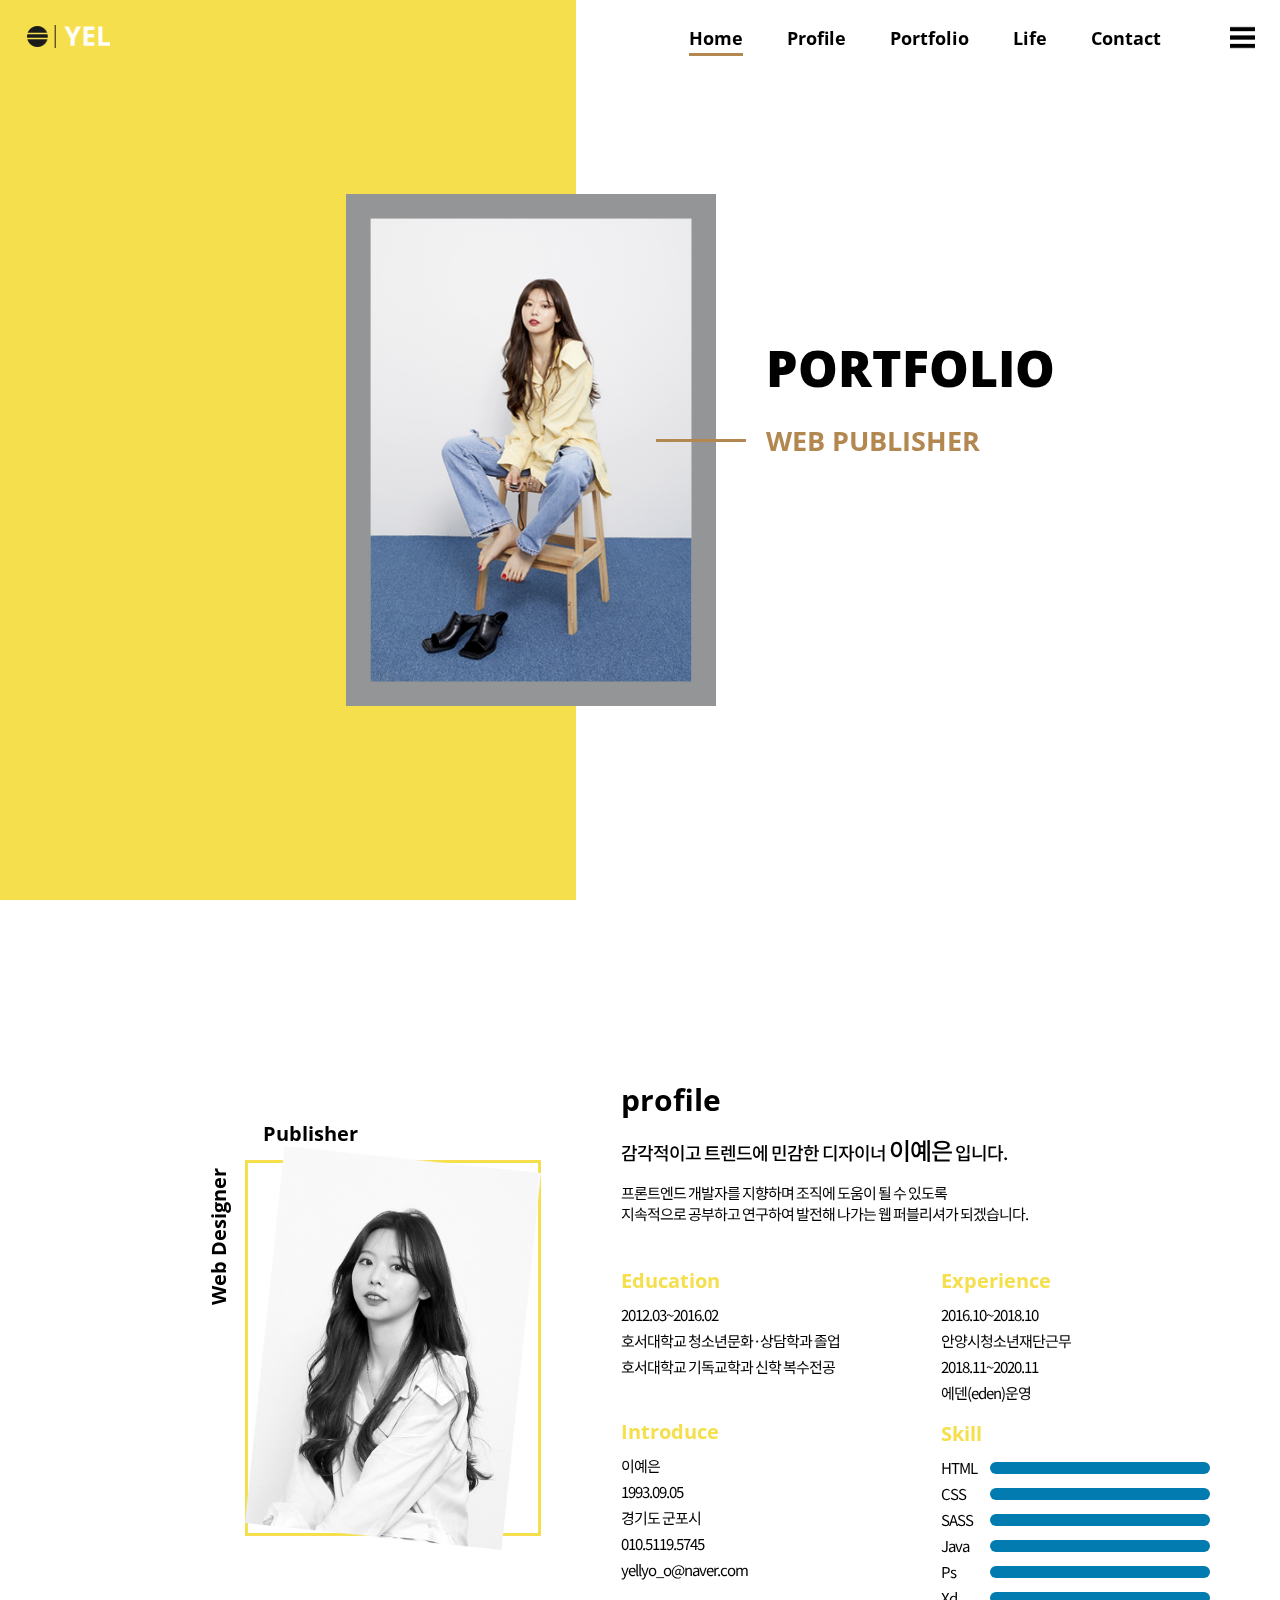
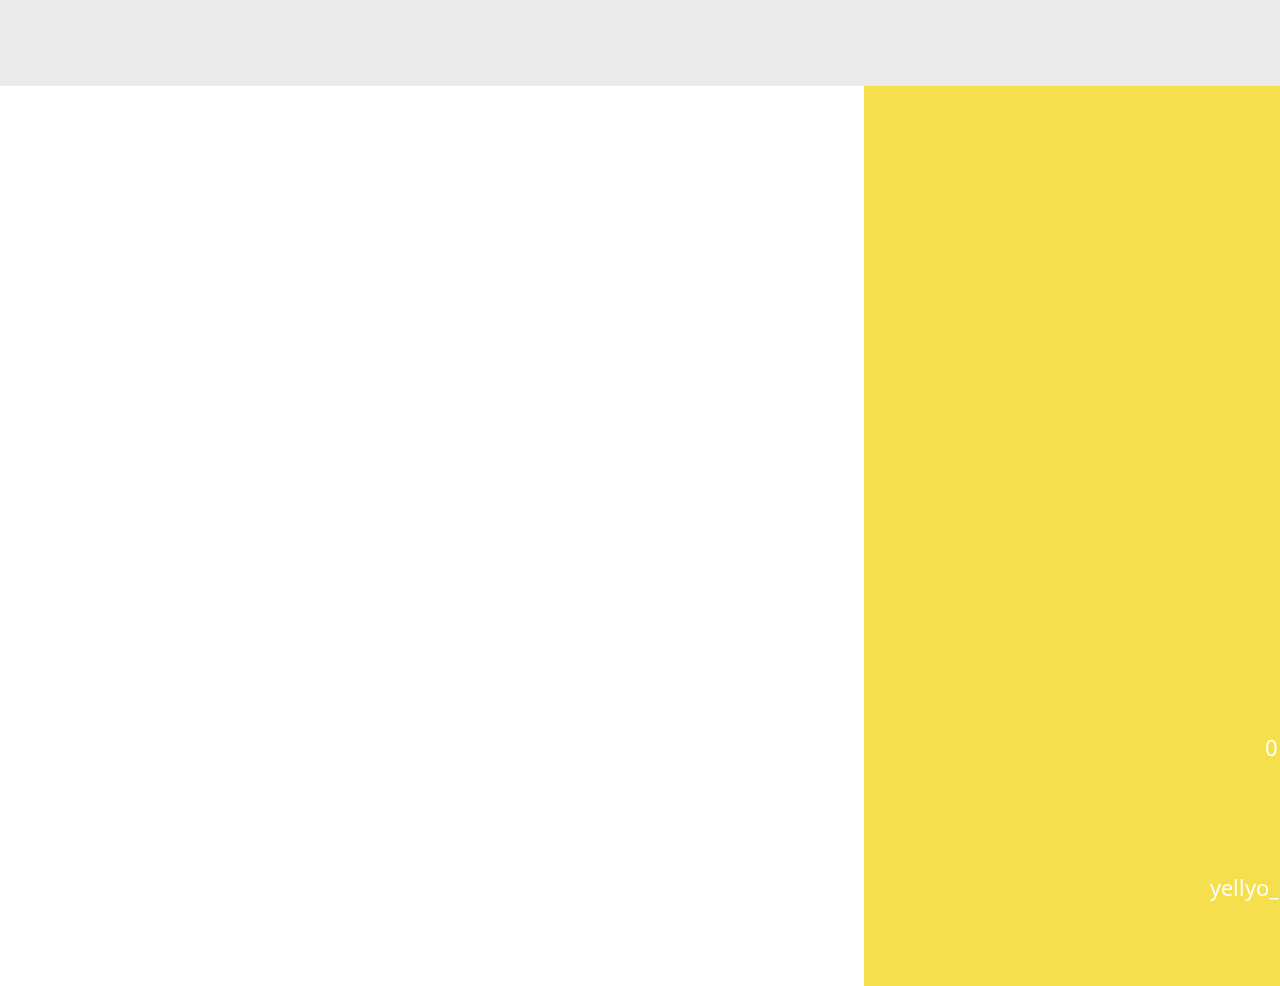
==== commit 8bde74e9: "message" ====
--- a/index.html
+++ b/index.html
@@ -490,7 +490,7 @@
 						<!--story3-->
 						<div class="story3 clearfix">
 							<div class="phone1">
-								<img src="images/phone1.png" alr="phone1">
+								<img src="images/phone1.png" alt="phone1">
 							</div>
 							<div class="phone2">
 								
--- a/css/font.css
+++ b/css/font.css
@@ -1,6 +1,5 @@
 @charset "utf-8";
 
-@import url(http://fonts.googleapis.com/css?family=Open+Sans:500,400,300,300italic,400italic,600,600italic,700,700italic,800,800italic);
-@import url(http://fonts.googleapis.com/earlyaccess/notosanskr.css);
+@import url('https://fonts.googleapis.com/css2?family=Open+Sans:wght@300;400;600;700;800&display=swap');
 @import url('https://fonts.googleapis.com/css2?family=Noto+Sans+KR:wght@100;300;400;500;700;900&display=swap');
 
